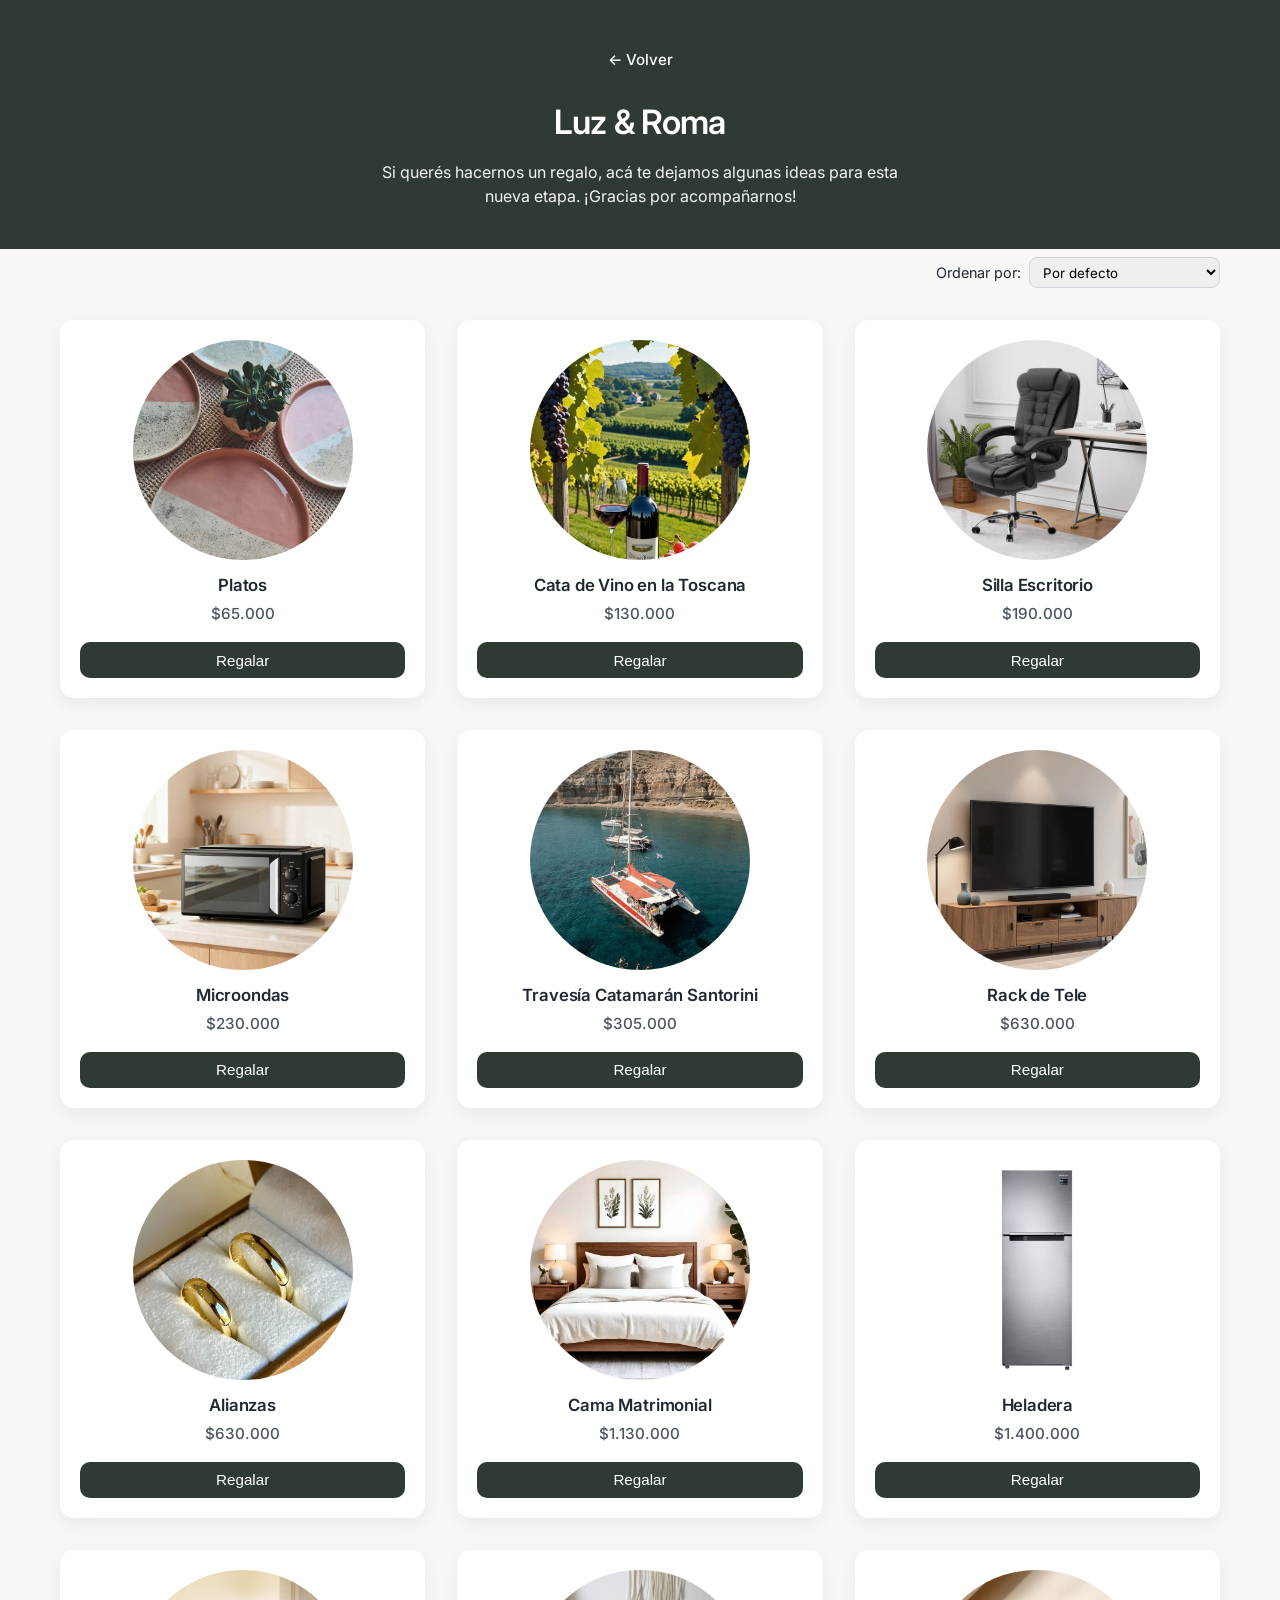
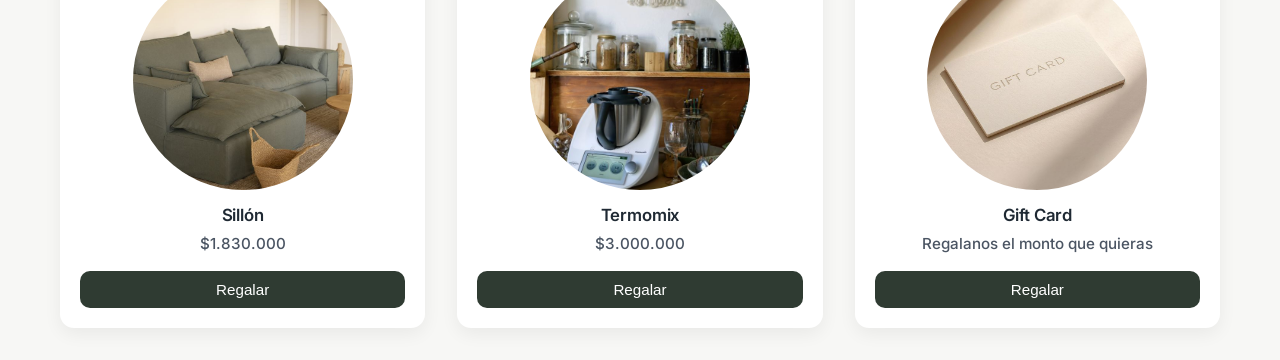
==== regalos.html @ 610fd800 "First commit" ====
<!DOCTYPE html>
<html lang="es">
<head>
  <meta charset="UTF-8" />
  <meta name="viewport" content="width=device-width, initial-scale=1.0" />
  <title>Lista de Regalos – Luz & Roma</title>
  <link rel="stylesheet" href="style.css" />
</head>
<body>

<header>
  <a href="index.html" class="back-btn">← Volver</a>
  <h1><span>Luz</span> & <span>Roma</span></h1>
  <p>
    Si querés hacernos un regalo, acá te dejamos algunas ideas para esta nueva etapa.
    ¡Gracias por acompañarnos!
  </p>
</header>

<section class="gift-controls">
  <label for="sort">Ordenar por:</label>
  <select id="sort">
    <option value="default">Por defecto</option>
    <option value="asc">Precio (menor a mayor)</option>
    <option value="desc">Precio (mayor a menor)</option>
  </select>
</section>

<section class="gift-list">

  <!-- 1 -->
  <div class="gift-item" data-price="65000" data-currency="ars">
    <img src="platos.jpg" alt="Platos">
    <h3>Platos</h3>
    <p>$65.000</p>
    <button onclick="openModal('PLATOS')">Regalar</button>
  </div>

  <!-- 2 -->
  <div class="gift-item" data-price="130000" data-currency="ars">
    <img src="vino-toscana.jpg" alt="Cata de Vino en la Toscana">
    <h3>Cata de Vino en la Toscana</h3>
    <p>$130.000</p>
    <button onclick="openModal('CATA VINO TOSCANA')">Regalar</button>
  </div>

  <!-- 3 -->
  <div class="gift-item" data-price="190000" data-currency="ars">
    <img src="silla-escritorio.jpg" alt="Silla Escritorio">
    <h3>Silla Escritorio</h3>
    <p>$190.000</p>
    <button onclick="openModal('SILLA ESCRITORIO')">Regalar</button>
  </div>

  <!-- 4 -->
  <div class="gift-item" data-price="230000" data-currency="ars">
    <img src="microondas.jpg" alt="Microondas">
    <h3>Microondas</h3>
    <p>$230.000</p>
    <button onclick="openModal('MICROONDAS')">Regalar</button>
  </div>

  <!-- 5 -->
  <div class="gift-item" data-price="305000" data-currency="ars">
    <img src="catamaran.jpg" alt="Travesía Catamarán Santorini">
    <h3>Travesía Catamarán Santorini</h3>
    <p>$305.000</p>
    <button onclick="openModal('CATAMARAN SANTORINI')">Regalar</button>
  </div>

  <!-- 6 -->
  <div class="gift-item" data-price="630000" data-currency="ars">
    <img src="rack-tv.jpg" alt="Rack de Tele">
    <h3>Rack de Tele</h3>
    <p>$630.000</p>
    <button onclick="openModal('RACK TV')">Regalar</button>
  </div>

  <!-- 7 -->
  <div class="gift-item" data-price="630000" data-currency="ars">
    <img src="alianzas.jpg" alt="Alianzas">
    <h3>Alianzas</h3>
    <p>$630.000</p>
    <button onclick="openModal('ALIANZAS')">Regalar</button>
  </div>

  <!-- 8 -->
  <div class="gift-item" data-price="1130000" data-currency="ars">
    <img src="cama.jpg" alt="Cama Matrimonial">
    <h3>Cama Matrimonial</h3>
    <p>$1.130.000</p>
    <button onclick="openModal('CAMA MATRIMONIAL')">Regalar</button>
  </div>

  <!-- 9 -->
  <div class="gift-item" data-price="1400000" data-currency="ars">
    <img src="heladera.jpg" alt="Heladera">
    <h3>Heladera</h3>
    <p>$1.400.000</p>
    <button onclick="openModal('HELADERA')">Regalar</button>
  </div>

  <!-- 10 -->
  <div class="gift-item" data-price="1830000" data-currency="ars">
    <img src="sillon.jpg" alt="Sillón">
    <h3>Sillón</h3>
    <p>$1.830.000</p>
    <button onclick="openModal('SILLON')">Regalar</button>
  </div>

  <!-- 11 -->
  <div class="gift-item" data-price="3000000" data-currency="ars">
    <img src="termomix.jpg" alt="Termomix">
    <h3>Termomix</h3>
    <p>$3.000.000</p>
    <button onclick="openModal('TERMOMIX')">Regalar</button>
  </div>

  <!-- 12 -->
  <div class="gift-item" data-price="0" data-currency="ars">
    <img src="gift-card.jpg" alt="Gift Card">
    <h3>Gift Card</h3>
    <p>Regalanos el monto que quieras</p>
    <button onclick="openModal('GIFT CARD')">Regalar</button>
  </div>

</section>

<!-- MODAL -->
<div id="bankModal" class="modal">
  <div class="modal-content">
    <span class="close" onclick="closeModal()">&times;</span>

    <h2>Datos Bancarios</h2>

    <div class="tabs">
      <button class="tab-btn active" data-tab="ars">Pesos</button>
      <button class="tab-btn" data-tab="usd">USD</button>
    </div>

    <div class="tab-content active" id="tab-ars">
      <p><strong>[Banco Placeholder]</strong></p>
      <p>Luz & Roma</p>
      <div class="cbu-container">
        <span id="cbu-ars">CBU: 0000000000000000000000</span>
        <button class="copy-btn" onclick="copyCBU('cbu-ars')">📋 Copiar</button>
      </div>
      <p>Alias: luz.roma.pesos</p>
    </div>

    <div class="tab-content" id="tab-usd">
      <p><strong>[Banco Placeholder]</strong></p>
      <p>Luz & Roma</p>
      <div class="cbu-container">
        <span id="cbu-usd">CBU: 1111111111111111111111</span>
        <button class="copy-btn" onclick="copyCBU('cbu-usd')">📋 Copiar</button>
      </div>
      <p>Alias: luz.roma.usd</p>
    </div>

    <hr>
    <p><em id="motivo-text"></em></p>
    <p id="copy-status" class="copy-status"></p>
  </div>
</div>

<script src="script.js"></script>
</body>
</html>
---- style.css ----
/* =========================
   GOOGLE FONT
========================= */
@import url('https://fonts.googleapis.com/css2?family=Inter:wght@400;500;600&display=swap');

/* =========================
   RESET
========================= */
* {
  margin: 0;
  padding: 0;
  box-sizing: border-box;
}

/* =========================
   BASE
========================= */
body {
  font-family: 'Inter', system-ui, -apple-system, BlinkMacSystemFont, sans-serif;
  background-color: #f7f7f5;
  color: #1f2933;
  line-height: 1.55;
  font-size: 16px;
}

/* =========================
   LANDING PAGE HERO
========================= */
.landing-page {
  margin: 0;
  padding: 0;
  overflow: hidden;
}

.hero-container {
  position: relative;
  width: 100vw;
  height: 100vh;
  background-image: url('landing.jpg');
  background-size: cover;
  background-position: center;
  display: flex;
  align-items: center;
  justify-content: center;
}

.hero-overlay {
  position: absolute;
  inset: 0;
  background: rgba(0, 0, 0, 0.45);
}

.hero-content {
  position: relative;
  z-index: 10;
  text-align: center;
  color: white;
  padding: 2rem;
}

.hero-title {
  font-size: 4rem;
  font-weight: 600;
  letter-spacing: -0.02em;
  margin-bottom: 3rem;
  text-shadow: 0 4px 12px rgba(0,0,0,0.3);
}

.hero-title span {
  font-weight: 400;
  font-style: italic;
}

.hero-buttons {
  display: flex;
  gap: 2rem;
  flex-wrap: wrap;
  justify-content: center;
}

.hero-btn {
  display: inline-block;
  padding: 1rem 3rem;
  background-color: white;
  color: #2f3b32;
  text-decoration: none;
  font-size: 1.2rem;
  font-weight: 600;
  border-radius: 12px;
  transition: all 0.3s ease;
  box-shadow: 0 4px 12px rgba(0,0,0,0.15);
}

.hero-btn:hover {
  transform: translateY(-2px);
  box-shadow: 0 6px 20px rgba(0,0,0,0.25);
  background-color: #2f3b32;
  color: white;
}

@media (max-width: 600px) {
  .hero-title {
    font-size: 2.5rem;
  }

  .hero-buttons {
    flex-direction: column;
    gap: 1rem;
  }

  .hero-btn {
    width: 100%;
    max-width: 300px;
  }
}

/* =========================
   HEADER
========================= */
header {
  background-color: #2f3b32;
  color: white;
  text-align: center;
  padding: 2.5rem 1.25rem;
}

header h1 {
  font-size: 2.1rem;
  font-weight: 600;
  letter-spacing: -0.02em;
  margin-bottom: 0.75rem;
}

header p {
  font-size: 1rem;
  opacity: 0.95;
  max-width: 520px;
  margin: 0 auto;
}

/* Back Button */
.back-btn {
  display: inline-block;
  color: white;
  text-decoration: none;
  font-size: 0.95rem;
  font-weight: 500;
  margin-bottom: 1rem;
  padding: 0.5rem 1rem;
  border-radius: 8px;
  transition: background-color 0.2s ease;
}

.back-btn:hover {
  background-color: rgba(255, 255, 255, 0.1);
}

/* =========================
   CURRENCY SELECTOR
========================= */
.currency-selector {
  display: flex;
  justify-content: center;
  gap: 12px;
  margin: 1.5rem 0 0.5rem;
}

.currency-btn {
  padding: 0.45rem 1.4rem;
  border-radius: 999px;
  border: 1px solid #d1d5db;
  background: white;
  font-size: 0.9rem;
  font-weight: 500;
  cursor: pointer;
}

.currency-btn.active {
  background: #2f3b32;
  color: white;
  border-color: #2f3b32;
}

/* =========================
   SORT CONTROLS
========================= */
.gift-controls {
  display: flex;
  justify-content: flex-end;
  align-items: center;
  gap: 0.5rem;
  max-width: 1200px;
  margin: 0.5rem auto 0;
  padding: 0 1.25rem;
  font-size: 0.9rem;
}

.gift-controls select {
  padding: 0.35rem 0.6rem;
  border-radius: 8px;
  border: 1px solid #d1d5db;
  font-family: 'Inter', sans-serif;
}

/* =========================
   GRID
========================= */
.gift-list {
  display: grid;
  grid-template-columns: repeat(auto-fit, minmax(300px, 1fr));
  gap: 2rem;
  padding: 2rem 1.25rem;
  max-width: 1200px;
  margin: 0 auto;
}

/* =========================
   GIFT CARD
========================= */
.gift-item {
  background: white;
  border-radius: 14px;
  box-shadow: 0 6px 18px rgba(0,0,0,0.06);
  overflow: hidden;
  transition: transform 0.2s ease, box-shadow 0.2s ease, opacity 0.3s ease;
  text-align: center;
}

.gift-item:hover {
  transform: translateY(-4px);
  box-shadow: 0 10px 26px rgba(0,0,0,0.08);
}

.gift-item.fade-out {
  opacity: 0;
  transform: scale(0.97);
}

.gift-item.fade-in {
  opacity: 1;
  transform: scale(1);
}

/* =========================
   IMAGE (CIRCULAR, LARGE)
========================= */
.gift-item img {
  width: 220px;
  height: 220px;
  object-fit: cover;
  border-radius: 50%;
  display: block;
  margin: 1.25rem auto 0.5rem;
}

/* =========================
   CONTENT
========================= */
.gift-item h3 {
  font-size: 1.05rem;
  font-weight: 600;
  margin: 0.75rem 1.25rem 0.25rem;
  letter-spacing: -0.01em;
}

.gift-item p {
  margin: 0 1.25rem 1rem;
  font-size: 0.95rem;
  font-weight: 500;
  color: #4b5563;
}

/* =========================
   BUTTON
========================= */
.gift-item button {
  margin: 0 1.25rem 1.25rem;
  width: calc(100% - 2.5rem);
  background-color: #2f3b32;
  color: white;
  border: none;
  padding: 0.6rem 0;
  border-radius: 10px;
  font-size: 0.95rem;
  font-weight: 500;
  cursor: pointer;
}

.gift-item button:hover {
  background-color: #243028;
}

/* =========================
   MODAL
========================= */
.modal {
  display: none;
  position: fixed;
  inset: 0;
  background: rgba(0,0,0,0.6);
  justify-content: center;
  align-items: center;
  z-index: 1000;
}

.modal-content {
  background: white;
  padding: 1.75rem;
  border-radius: 14px;
  text-align: center;
  max-width: 420px;
  width: 90%;
  position: relative;
}

.modal-content h2 {
  font-size: 1.4rem;
  font-weight: 600;
  margin-bottom: 0.75rem;
}

.modal-content p {
  font-size: 0.9rem;
  margin-bottom: 0.4rem;
}

.close {
  position: absolute;
  top: 12px;
  right: 14px;
  font-size: 1.3rem;
  cursor: pointer;
  color: #555;
}

/* =========================
   TABS
========================= */
.tabs {
  display: flex;
  gap: 8px;
  margin-bottom: 1rem;
}

.tab-btn {
  flex: 1;
  padding: 0.45rem;
  border: 1px solid #d1d5db;
  border-radius: 10px;
  background: #f3f4f6;
  cursor: pointer;
  font-family: 'Inter', sans-serif;
  font-size: 0.85rem;
  font-weight: 500;
}

.tab-btn.active {
  background: #2f3b32;
  color: white;
  border-color: #2f3b32;
}

.tab-content {
  display: none;
}

.tab-content.active {
  display: block;
}

/* =========================
   COPY
========================= */
.cbu-container {
  display: flex;
  justify-content: center;
  gap: 8px;
  margin: 0.5rem 0;
  flex-wrap: wrap;
}

.copy-btn {
  background: transparent;
  border: 1px solid #2f3b32;
  padding: 0.25rem 0.6rem;
  border-radius: 8px;
  font-size: 0.75rem;
  cursor: pointer;
}

.copy-btn:hover {
  background: #2f3b32;
  color: white;
}

.copy-status {
  font-size: 0.8rem;
  margin-top: 0.4rem;
  color: #2f3b32;
}

/* =========================
   LOCATION PAGE
========================= */
.location-container {
  max-width: 800px;
  margin: 2rem auto;
  padding: 0 1.25rem;
}

.location-content {
  background: white;
  border-radius: 14px;
  padding: 2rem;
  box-shadow: 0 6px 18px rgba(0,0,0,0.06);
  text-align: center;
}

.location-details h2 {
  font-size: 1.8rem;
  font-weight: 600;
  color: #2f3b32;
  margin-bottom: 1rem;
}

.location-details .address {
  font-size: 1.05rem;
  color: #4b5563;
  margin: 0.25rem 0;
}

.map-container {
  margin: 2rem 0;
  border-radius: 12px;
  overflow: hidden;
  box-shadow: 0 4px 12px rgba(0,0,0,0.1);
}

.map-container iframe {
  width: 100%;
  height: 400px;
  border: none;
}

.maps-btn {
  display: inline-block;
  padding: 1rem 2rem;
  background-color: #2f3b32;
  color: white;
  text-decoration: none;
  font-size: 1.05rem;
  font-weight: 600;
  border-radius: 12px;
  transition: all 0.3s ease;
  box-shadow: 0 4px 12px rgba(0,0,0,0.1);
}

.maps-btn:hover {
  background-color: #243028;
  transform: translateY(-2px);
  box-shadow: 0 6px 16px rgba(0,0,0,0.15);
}

/* =========================
   MOBILE
========================= */
@media (max-width: 600px) {
  header h1 {
    font-size: 1.8rem;
  }

  .gift-item img {
    width: 190px;
    height: 190px;
  }

  .gift-controls {
    justify-content: center;
  }

  .location-content {
    padding: 1.5rem;
  }

  .location-details h2 {
    font-size: 1.5rem;
  }

  .map-container iframe {
    height: 300px;
  }

  .maps-btn {
    width: 100%;
    padding: 0.9rem;
  }
}
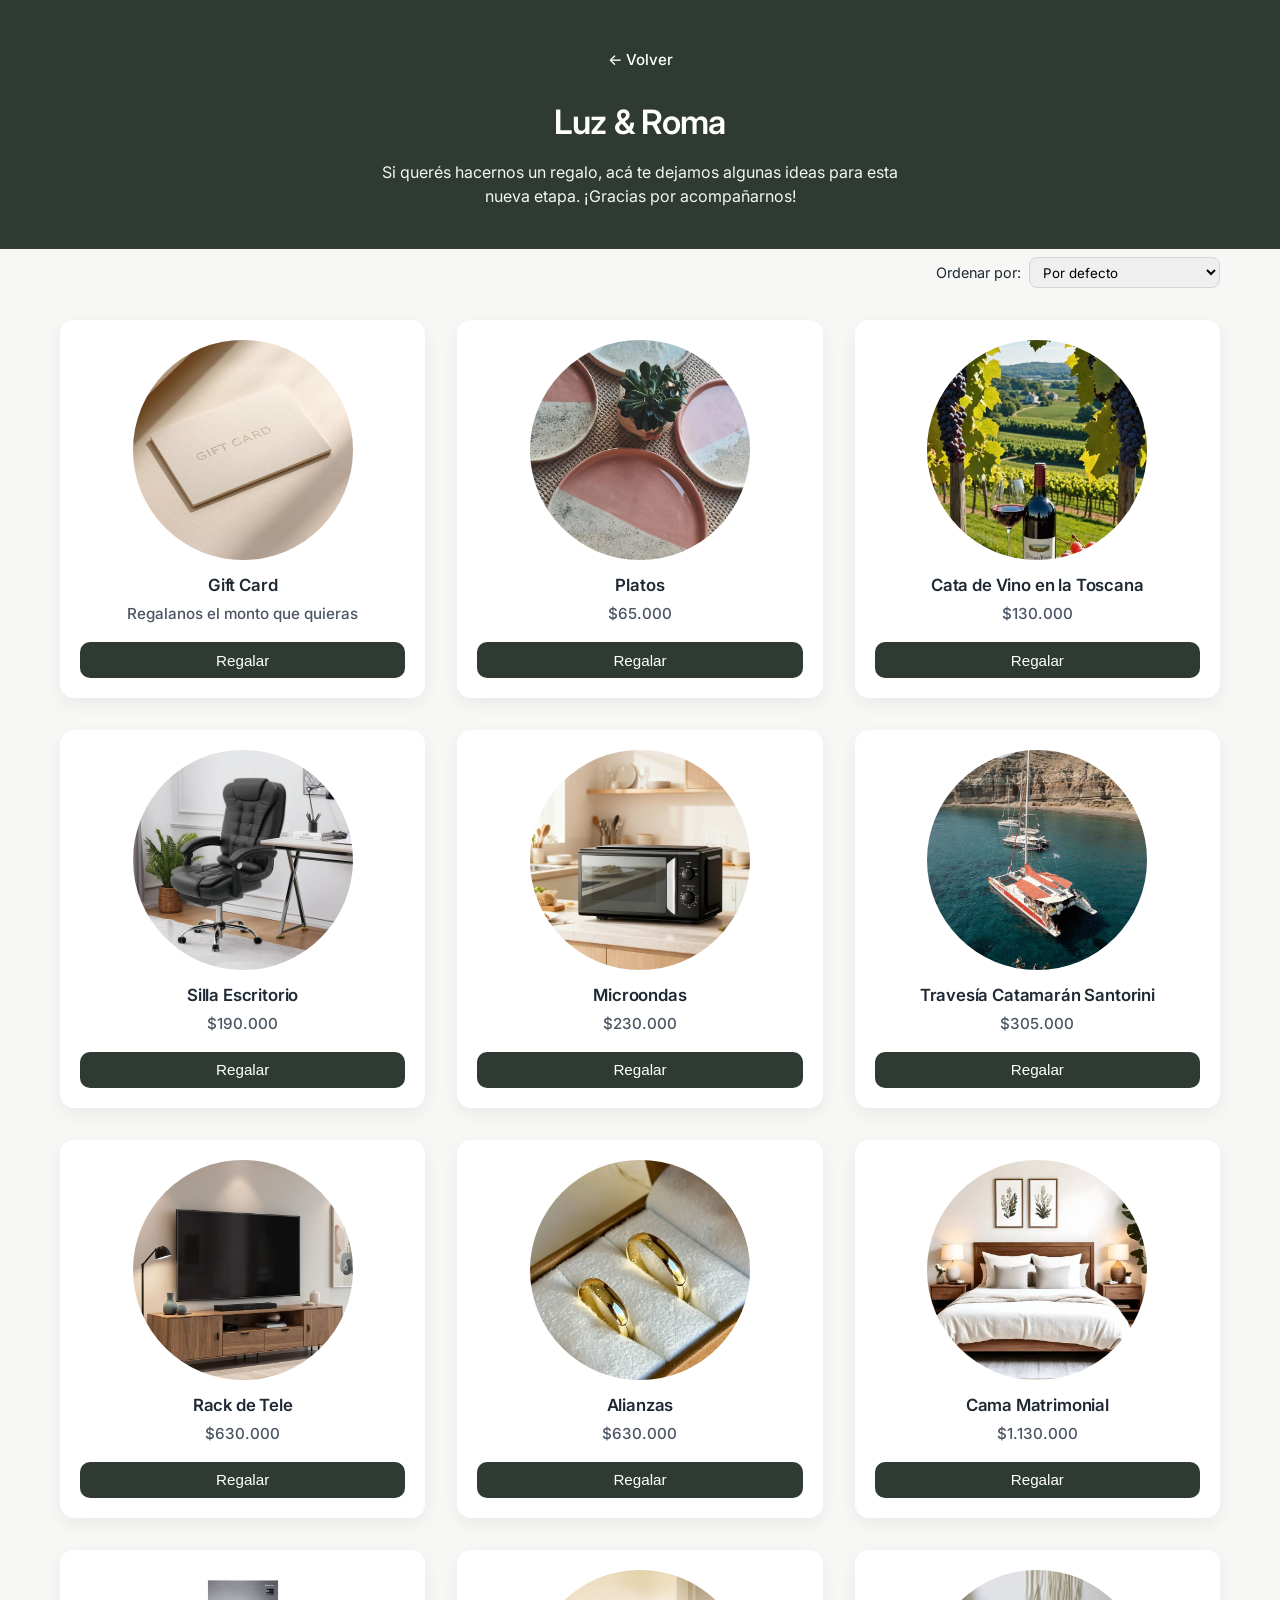
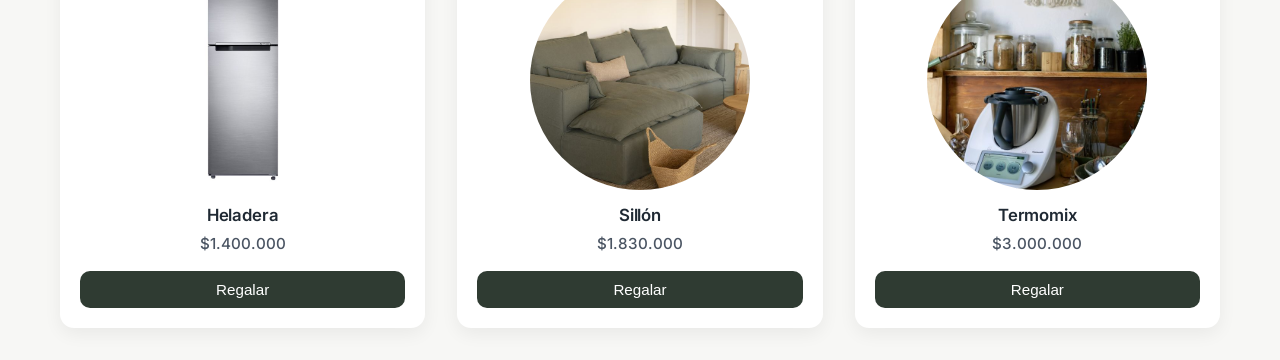
==== commit ff226d00: "Gift card first" ====
--- a/regalos.html
+++ b/regalos.html
@@ -27,6 +27,14 @@
 </section>
 
 <section class="gift-list">
+
+  <!-- 0 -->
+  <div class="gift-item" data-price="0" data-currency="ars">
+    <img src="gift-card.jpg" alt="Gift Card">
+    <h3>Gift Card</h3>
+    <p>Regalanos el monto que quieras</p>
+    <button onclick="openModal('GIFT CARD')">Regalar</button>
+  </div>
 
   <!-- 1 -->
   <div class="gift-item" data-price="65000" data-currency="ars">
@@ -116,14 +124,6 @@
     <button onclick="openModal('TERMOMIX')">Regalar</button>
   </div>
 
-  <!-- 12 -->
-  <div class="gift-item" data-price="0" data-currency="ars">
-    <img src="gift-card.jpg" alt="Gift Card">
-    <h3>Gift Card</h3>
-    <p>Regalanos el monto que quieras</p>
-    <button onclick="openModal('GIFT CARD')">Regalar</button>
-  </div>
-
 </section>
 
 <!-- MODAL -->
@@ -139,23 +139,23 @@
     </div>
 
     <div class="tab-content active" id="tab-ars">
-      <p><strong>[Banco Placeholder]</strong></p>
-      <p>Luz & Roma</p>
+      <p><strong>Banco Galicia</strong></p>
+      <p>Tomás Romero Carranza</p>
       <div class="cbu-container">
-        <span id="cbu-ars">CBU: 0000000000000000000000</span>
+        <span id="cbu-ars">CBU: 0070335030004035723546</span>
         <button class="copy-btn" onclick="copyCBU('cbu-ars')">📋 Copiar</button>
       </div>
-      <p>Alias: luz.roma.pesos</p>
+      <p>Alias: tomasromerocarranza</p>
     </div>
 
     <div class="tab-content" id="tab-usd">
-      <p><strong>[Banco Placeholder]</strong></p>
-      <p>Luz & Roma</p>
+      <p><strong>Banco Galicia</strong></p>
+      <p>Tomás Romero Carranza</p>
       <div class="cbu-container">
-        <span id="cbu-usd">CBU: 1111111111111111111111</span>
+        <span id="cbu-usd">CBU: 0070335031004013619017</span>
         <button class="copy-btn" onclick="copyCBU('cbu-usd')">📋 Copiar</button>
       </div>
-      <p>Alias: luz.roma.usd</p>
+      <p>Alias: luzyroma.usd</p>
     </div>
 
     <hr>
--- a/style.css
+++ b/style.css
@@ -29,25 +29,30 @@
 .landing-page {
   margin: 0;
   padding: 0;
-  overflow: hidden;
 }
 
 .hero-container {
   position: relative;
-  width: 100vw;
-  height: 100vh;
+  width: 100%;
+  min-height: 100svh; /* modern mobile-safe viewport */
   background-image: url('landing.jpg');
   background-size: cover;
   background-position: center;
   display: flex;
-  align-items: center;
+  align-items: flex-end; /* push content down */
   justify-content: center;
 }
 
 .hero-overlay {
   position: absolute;
   inset: 0;
-  background: rgba(0, 0, 0, 0.45);
+  background: linear-gradient(
+    to top,
+    rgba(0,0,0,0.65) 0%,
+    rgba(0,0,0,0.35) 35%,
+    rgba(0,0,0,0.15) 60%,
+    rgba(0,0,0,0.05) 100%
+  );
 }
 
 .hero-content {
@@ -56,19 +61,20 @@
   text-align: center;
   color: white;
   padding: 2rem;
+  padding-bottom: 8vh; /* keeps buttons above bottom UI */
 }
 
 .hero-title {
-  font-size: 4rem;
+  font-size: clamp(2.5rem, 5vw, 4rem);
   font-weight: 600;
   letter-spacing: -0.02em;
-  margin-bottom: 3rem;
+  margin-bottom: 2rem;
   text-shadow: 0 4px 12px rgba(0,0,0,0.3);
 }
 
 .hero-title span {
-  font-weight: 400;
-  font-style: italic;
+  font-weight: inherit;
+  font-style: normal;
 }
 
 .hero-buttons {
@@ -89,6 +95,7 @@
   border-radius: 12px;
   transition: all 0.3s ease;
   box-shadow: 0 4px 12px rgba(0,0,0,0.15);
+  min-height: 48px;
 }
 
 .hero-btn:hover {
@@ -99,6 +106,14 @@
 }
 
 @media (max-width: 600px) {
+  .hero-container {
+    align-items: flex-end;
+  }
+
+  .hero-content {
+    padding-bottom: 3rem;
+  }
+
   .hero-title {
     font-size: 2.5rem;
   }
@@ -110,7 +125,9 @@
 
   .hero-btn {
     width: 100%;
-    max-width: 300px;
+    max-width: 350px;
+    font-size: 1rem;
+    padding: 0.85rem 2rem;
   }
 }
 
@@ -495,3 +512,34 @@
     padding: 0.9rem;
   }
 }
+
+
+.hero-title {
+  animation: fadeTitle 1.2s ease-out;
+}
+
+.hero-buttons {
+  animation: fadeButtons 1.4s ease-out;
+}
+
+@keyframes fadeTitle {
+  from {
+    opacity: 0;
+    transform: translateY(-12px);
+  }
+  to {
+    opacity: 1;
+    transform: translateY(0);
+  }
+}
+
+@keyframes fadeButtons {
+  from {
+    opacity: 0;
+    transform: translateY(16px);
+  }
+  to {
+    opacity: 1;
+    transform: translateY(0);
+  }
+}
